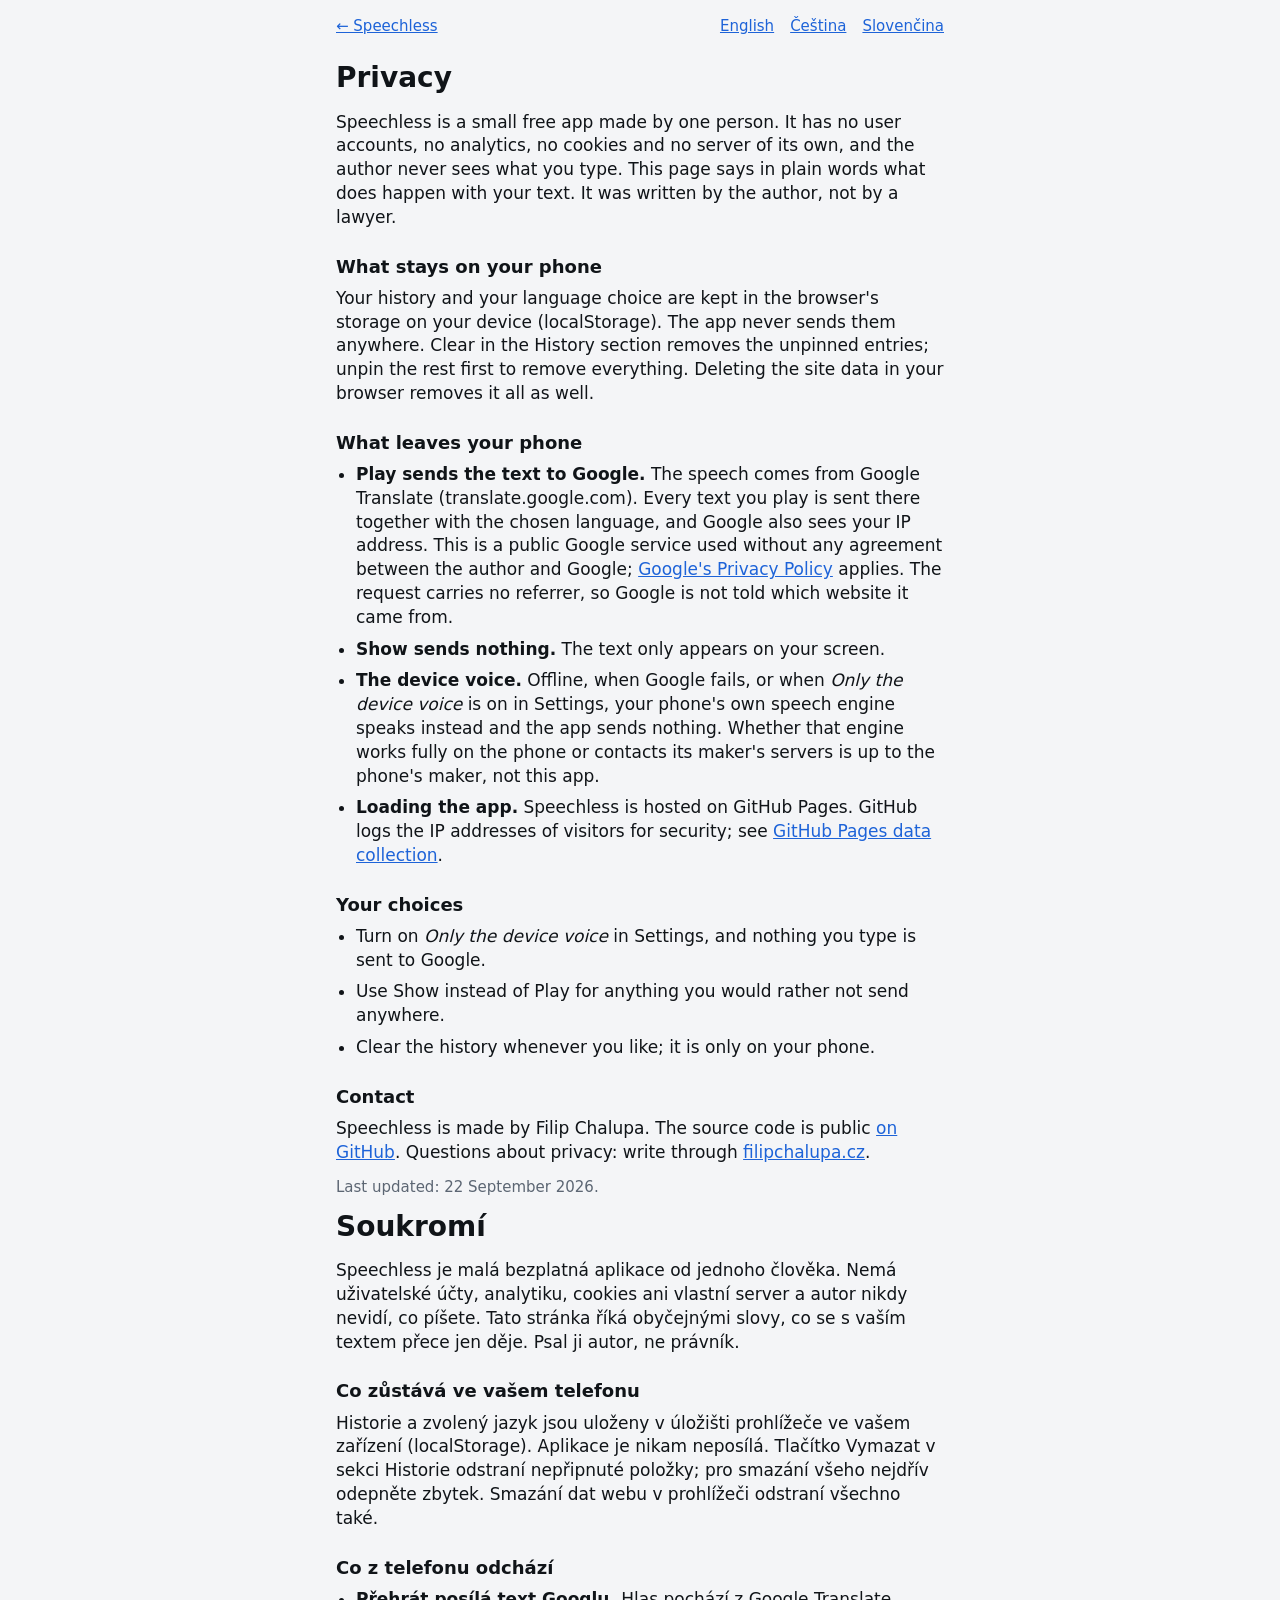
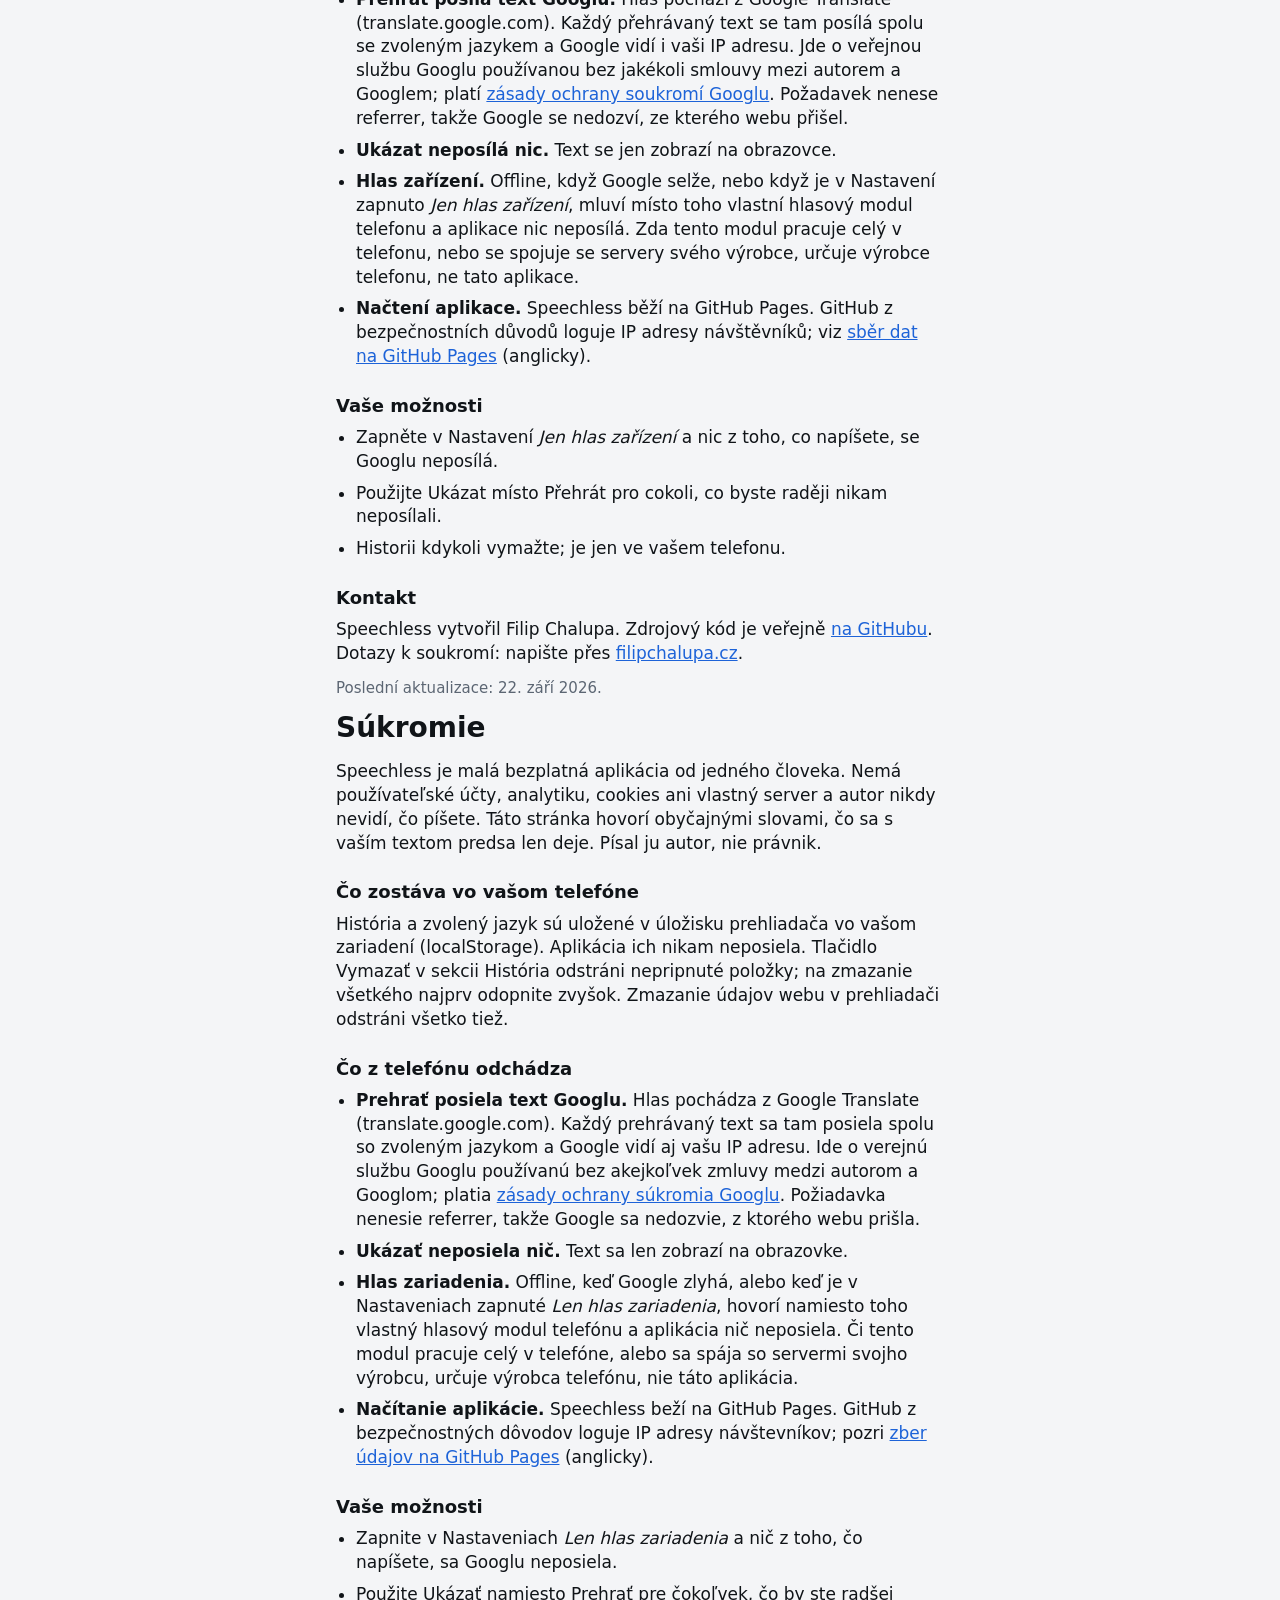
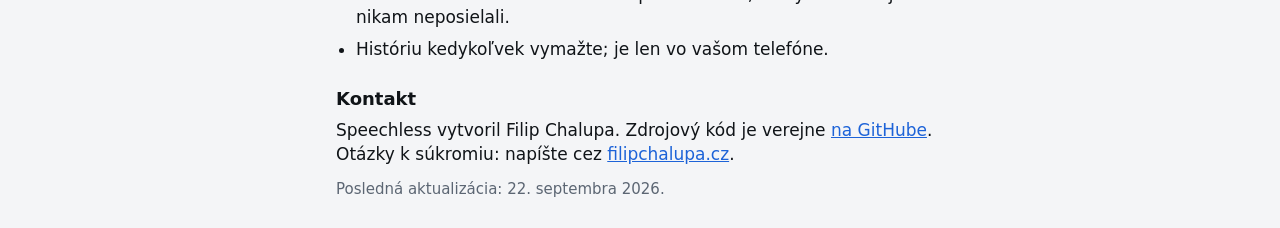
==== privacy.html @ d311041c "Add a privacy page, a device-voice-only switch and link previews Every text played goes to Google as" ====
<!doctype html>
<!-- One page, three languages: main.js links here with the interface language
     in the hash, and the stylesheet shows only that section when a browser
     understands :has(). -->
<html lang="en">
	<head>
		<meta charset="utf-8" />
		<meta name="viewport" content="width=device-width, initial-scale=1, viewport-fit=cover" />
		<meta name="referrer" content="no-referrer" />
		<meta name="theme-color" content="#f4f5f7" media="(prefers-color-scheme: light)" />
		<meta name="theme-color" content="#101418" media="(prefers-color-scheme: dark)" />
		<meta name="description" content="What Speechless does with the text you type." />
		<link rel="canonical" href="https://filipchalupa.cz/speechless/privacy.html" />
		<!-- Link previews (Slack, Facebook, iMessage, X). The image URL has to be
		     absolute; make-og-image.mjs regenerates the picture. -->
		<meta property="og:type" content="website" />
		<meta property="og:site_name" content="Speechless" />
		<meta property="og:title" content="Privacy · Speechless" />
		<meta property="og:description" content="What Speechless does with the text you type." />
		<meta property="og:url" content="https://filipchalupa.cz/speechless/privacy.html" />
		<meta property="og:image" content="https://filipchalupa.cz/speechless/og-image.png" />
		<meta property="og:image:width" content="1200" />
		<meta property="og:image:height" content="630" />
		<meta property="og:image:alt" content="A white speech bubble on blue next to the name Speechless." />
		<meta property="og:locale" content="en_US" />
		<meta property="og:locale:alternate" content="cs_CZ" />
		<meta property="og:locale:alternate" content="sk_SK" />
		<meta name="twitter:card" content="summary_large_image" />
		<title>Privacy · Speechless</title>
		<link rel="icon" href="icon.svg" type="image/svg+xml" />
		<link rel="icon" href="icon-192.png" sizes="192x192" type="image/png" />
		<link rel="apple-touch-icon" href="apple-touch-icon.png" />
		<!-- build.mjs rewrites this to the content-hashed file name. -->
		<link rel="stylesheet" href="style.css" />
	</head>
	<body>
		<main class="page">
			<nav class="page-nav" aria-label="Language">
				<a class="page-back" href="./">← Speechless</a>
				<a href="#en" hreflang="en">English</a>
				<a href="#cs" hreflang="cs">Čeština</a>
				<a href="#sk" hreflang="sk">Slovenčina</a>
			</nav>

			<section id="en" lang="en">
				<h1>Privacy</h1>
				<p>
					Speechless is a small free app made by one person. It has no user accounts, no
					analytics, no cookies and no server of its own, and the author never sees what you
					type. This page says in plain words what does happen with your text. It was written
					by the author, not by a lawyer.
				</p>

				<h2>What stays on your phone</h2>
				<p>
					Your history and your language choice are kept in the browser's storage on your
					device (localStorage). The app never sends them anywhere. Clear in the History
					section removes the unpinned entries; unpin the rest first to remove everything.
					Deleting the site data in your browser removes it all as well.
				</p>

				<h2>What leaves your phone</h2>
				<ul>
					<li>
						<strong>Play sends the text to Google.</strong> The speech comes from Google
						Translate (translate.google.com). Every text you play is sent there together
						with the chosen language, and Google also sees your IP address. This is a public
						Google service used without any agreement between the author and Google;
						<a href="https://policies.google.com/privacy?hl=en">Google's Privacy Policy</a>
						applies. The request carries no referrer, so Google is not told which website it
						came from.
					</li>
					<li>
						<strong>Show sends nothing.</strong> The text only appears on your screen.
					</li>
					<li>
						<strong>The device voice.</strong> Offline, when Google fails, or when
						<em>Only the device voice</em> is on in Settings, your phone's own speech engine
						speaks instead and the app sends nothing. Whether that engine works fully on the
						phone or contacts its maker's servers is up to the phone's maker, not this app.
					</li>
					<li>
						<strong>Loading the app.</strong> Speechless is hosted on GitHub Pages. GitHub
						logs the IP addresses of visitors for security; see
						<a href="https://docs.github.com/en/pages/getting-started-with-github-pages/what-is-github-pages#data-collection">GitHub Pages data collection</a>.
					</li>
				</ul>

				<h2>Your choices</h2>
				<ul>
					<li>
						Turn on <em>Only the device voice</em> in Settings, and nothing you type is sent
						to Google.
					</li>
					<li>Use Show instead of Play for anything you would rather not send anywhere.</li>
					<li>Clear the history whenever you like; it is only on your phone.</li>
				</ul>

				<h2>Contact</h2>
				<p>
					Speechless is made by Filip Chalupa. The source code is public
					<a href="https://github.com/FilipChalupa/speechless">on GitHub</a>. Questions about
					privacy: write through <a href="https://filipchalupa.cz">filipchalupa.cz</a>.
				</p>
				<p class="page-updated">Last updated: 22 September 2026.</p>
			</section>

			<section id="cs" lang="cs">
				<h1>Soukromí</h1>
				<p>
					Speechless je malá bezplatná aplikace od jednoho člověka. Nemá uživatelské účty,
					analytiku, cookies ani vlastní server a autor nikdy nevidí, co píšete. Tato stránka
					říká obyčejnými slovy, co se s vaším textem přece jen děje. Psal ji autor, ne
					právník.
				</p>

				<h2>Co zůstává ve vašem telefonu</h2>
				<p>
					Historie a zvolený jazyk jsou uloženy v úložišti prohlížeče ve vašem zařízení
					(localStorage). Aplikace je nikam neposílá. Tlačítko Vymazat v sekci Historie
					odstraní nepřipnuté položky; pro smazání všeho nejdřív odepněte zbytek. Smazání dat
					webu v prohlížeči odstraní všechno také.
				</p>

				<h2>Co z telefonu odchází</h2>
				<ul>
					<li>
						<strong>Přehrát posílá text Googlu.</strong> Hlas pochází z Google Translate
						(translate.google.com). Každý přehrávaný text se tam posílá spolu se zvoleným
						jazykem a Google vidí i vaši IP adresu. Jde o veřejnou službu Googlu používanou
						bez jakékoli smlouvy mezi autorem a Googlem; platí
						<a href="https://policies.google.com/privacy?hl=cs">zásady ochrany soukromí Googlu</a>.
						Požadavek nenese referrer, takže Google se nedozví, ze kterého webu přišel.
					</li>
					<li>
						<strong>Ukázat neposílá nic.</strong> Text se jen zobrazí na obrazovce.
					</li>
					<li>
						<strong>Hlas zařízení.</strong> Offline, když Google selže, nebo když je v
						Nastavení zapnuto <em>Jen hlas zařízení</em>, mluví místo toho vlastní hlasový
						modul telefonu a aplikace nic neposílá. Zda tento modul pracuje celý v telefonu,
						nebo se spojuje se servery svého výrobce, určuje výrobce telefonu, ne tato
						aplikace.
					</li>
					<li>
						<strong>Načtení aplikace.</strong> Speechless běží na GitHub Pages. GitHub z
						bezpečnostních důvodů loguje IP adresy návštěvníků; viz
						<a href="https://docs.github.com/en/pages/getting-started-with-github-pages/what-is-github-pages#data-collection">sběr dat na GitHub Pages</a>
						(anglicky).
					</li>
				</ul>

				<h2>Vaše možnosti</h2>
				<ul>
					<li>
						Zapněte v Nastavení <em>Jen hlas zařízení</em> a nic z toho, co napíšete, se
						Googlu neposílá.
					</li>
					<li>Použijte Ukázat místo Přehrát pro cokoli, co byste raději nikam neposílali.</li>
					<li>Historii kdykoli vymažte; je jen ve vašem telefonu.</li>
				</ul>

				<h2>Kontakt</h2>
				<p>
					Speechless vytvořil Filip Chalupa. Zdrojový kód je veřejně
					<a href="https://github.com/FilipChalupa/speechless">na GitHubu</a>. Dotazy k
					soukromí: napište přes <a href="https://filipchalupa.cz">filipchalupa.cz</a>.
				</p>
				<p class="page-updated">Poslední aktualizace: 22. září 2026.</p>
			</section>

			<section id="sk" lang="sk">
				<h1>Súkromie</h1>
				<p>
					Speechless je malá bezplatná aplikácia od jedného človeka. Nemá používateľské účty,
					analytiku, cookies ani vlastný server a autor nikdy nevidí, čo píšete. Táto stránka
					hovorí obyčajnými slovami, čo sa s vaším textom predsa len deje. Písal ju autor, nie
					právnik.
				</p>

				<h2>Čo zostáva vo vašom telefóne</h2>
				<p>
					História a zvolený jazyk sú uložené v úložisku prehliadača vo vašom zariadení
					(localStorage). Aplikácia ich nikam neposiela. Tlačidlo Vymazať v sekcii História
					odstráni nepripnuté položky; na zmazanie všetkého najprv odopnite zvyšok. Zmazanie
					údajov webu v prehliadači odstráni všetko tiež.
				</p>

				<h2>Čo z telefónu odchádza</h2>
				<ul>
					<li>
						<strong>Prehrať posiela text Googlu.</strong> Hlas pochádza z Google Translate
						(translate.google.com). Každý prehrávaný text sa tam posiela spolu so zvoleným
						jazykom a Google vidí aj vašu IP adresu. Ide o verejnú službu Googlu používanú
						bez akejkoľvek zmluvy medzi autorom a Googlom; platia
						<a href="https://policies.google.com/privacy?hl=sk">zásady ochrany súkromia Googlu</a>.
						Požiadavka nenesie referrer, takže Google sa nedozvie, z ktorého webu prišla.
					</li>
					<li>
						<strong>Ukázať neposiela nič.</strong> Text sa len zobrazí na obrazovke.
					</li>
					<li>
						<strong>Hlas zariadenia.</strong> Offline, keď Google zlyhá, alebo keď je v
						Nastaveniach zapnuté <em>Len hlas zariadenia</em>, hovorí namiesto toho vlastný
						hlasový modul telefónu a aplikácia nič neposiela. Či tento modul pracuje celý v
						telefóne, alebo sa spája so servermi svojho výrobcu, určuje výrobca telefónu, nie
						táto aplikácia.
					</li>
					<li>
						<strong>Načítanie aplikácie.</strong> Speechless beží na GitHub Pages. GitHub z
						bezpečnostných dôvodov loguje IP adresy návštevníkov; pozri
						<a href="https://docs.github.com/en/pages/getting-started-with-github-pages/what-is-github-pages#data-collection">zber údajov na GitHub Pages</a>
						(anglicky).
					</li>
				</ul>

				<h2>Vaše možnosti</h2>
				<ul>
					<li>
						Zapnite v Nastaveniach <em>Len hlas zariadenia</em> a nič z toho, čo napíšete, sa
						Googlu neposiela.
					</li>
					<li>Použite Ukázať namiesto Prehrať pre čokoľvek, čo by ste radšej nikam neposielali.</li>
					<li>Históriu kedykoľvek vymažte; je len vo vašom telefóne.</li>
				</ul>

				<h2>Kontakt</h2>
				<p>
					Speechless vytvoril Filip Chalupa. Zdrojový kód je verejne
					<a href="https://github.com/FilipChalupa/speechless">na GitHube</a>. Otázky k súkromiu:
					napíšte cez <a href="https://filipchalupa.cz">filipchalupa.cz</a>.
				</p>
				<p class="page-updated">Posledná aktualizácia: 22. septembra 2026.</p>
			</section>
		</main>
	</body>
</html>
---- style.css ----
:root {
	--background: #f4f5f7;
	--surface: #ffffff;
	--surface-hover: #eceef2;
	--border: #d7dbe2;
	--text: #101418;
	--text-muted: #5c6673;
	--accent: #1d63d8;
	--accent-text: #ffffff;
	color-scheme: light dark;
}

@media (prefers-color-scheme: dark) {
	:root {
		--background: #101418;
		--surface: #191f26;
		--surface-hover: #222a33;
		--border: #2c343e;
		--text: #f2f4f7;
		--text-muted: #9aa5b2;
		--accent: #4d8dff;
		--accent-text: #06101f;
	}
}

* {
	box-sizing: border-box;
}

html,
body {
	margin: 0;
	padding: 0;
}

body {
	min-height: 100dvh;
	background: var(--background);
	color: var(--text);
	font-family: system-ui, -apple-system, "Segoe UI", Roboto, sans-serif;
	font-size: 17px;
	line-height: 1.4;
	-webkit-text-size-adjust: 100%;
}

.app {
	display: flex;
	flex-direction: column;
	gap: 1.5rem;
	max-width: 40rem;
	margin: 0 auto;
	padding: 1rem;
	padding-top: max(1rem, env(safe-area-inset-top));
	padding-bottom: max(1rem, env(safe-area-inset-bottom));
}

.composer {
	display: flex;
	flex-direction: column;
	gap: 0.75rem;
}

.composer-input {
	width: 100%;
	padding: 0.875rem 1rem;
	border: 1px solid var(--border);
	border-radius: 0.875rem;
	background: var(--surface);
	color: inherit;
	font: inherit;
	font-size: 1.125rem;
	resize: vertical;
}

.composer-input:focus-visible {
	outline: 2px solid var(--accent);
	outline-offset: 1px;
}

.composer-submit {
	min-height: 3.25rem;
	border: 0;
	border-radius: 0.875rem;
	background: var(--accent);
	color: var(--accent-text);
	font: inherit;
	font-size: 1.125rem;
	font-weight: 600;
	cursor: pointer;
	touch-action: manipulation;
}

.composer-submit:active {
	opacity: 0.8;
}

.status {
	min-height: 1.4em;
	margin: 0;
	color: var(--text-muted);
	font-size: 0.9375rem;
}

.status[data-tone="error"] {
	color: #d2453c;
}

@media (prefers-color-scheme: dark) {
	.status[data-tone="error"] {
		color: #ff8279;
	}
}

.history {
	display: flex;
	flex-direction: column;
	gap: 0.5rem;
}

.history-header {
	display: flex;
	align-items: baseline;
	justify-content: space-between;
	gap: 1rem;
}

.history-heading {
	margin: 0;
	color: var(--text-muted);
	font-size: 0.8125rem;
	font-weight: 600;
	letter-spacing: 0.08em;
	text-transform: uppercase;
}

.history-clear {
	padding: 0.25rem 0;
	border: 0;
	background: none;
	color: var(--text-muted);
	font: inherit;
	font-size: 0.9375rem;
	cursor: pointer;
	touch-action: manipulation;
}

.history-empty {
	margin: 0;
	color: var(--text-muted);
	font-size: 0.9375rem;
}

.history-list {
	display: flex;
	flex-direction: column;
	gap: 0.5rem;
	margin: 0;
	padding: 0;
	list-style: none;
}

.history-item {
	display: flex;
	align-items: stretch;
	gap: 0.25rem;
	border: 1px solid var(--border);
	border-radius: 0.875rem;
	background: var(--surface);
	overflow: hidden;
}

.history-play,
.history-pin {
	min-height: 3rem;
	padding: 0.75rem 1rem;
	border: 0;
	background: none;
	color: inherit;
	font: inherit;
	cursor: pointer;
	touch-action: manipulation;
}

.history-play {
	flex: 1;
	text-align: left;
	white-space: pre-wrap;
	overflow-wrap: anywhere;
}

.history-pin {
	flex: none;
	padding-inline: 0.875rem;
	color: var(--text-muted);
	font-size: 1.375rem;
	line-height: 1;
}

.history-pin[aria-pressed="true"] {
	color: #eab308;
}

.history-play:active,
.history-pin:active {
	background: var(--surface-hover);
}

.history-lang {
	display: inline-block;
	margin-inline-end: 0.5rem;
	padding: 0.0625rem 0.375rem;
	border-radius: 0.375rem;
	background: var(--surface-hover);
	color: var(--text-muted);
	font-size: 0.75rem;
	font-weight: 600;
	letter-spacing: 0.04em;
	text-transform: uppercase;
	vertical-align: 0.05em;
}

.settings {
	display: flex;
	flex-direction: column;
	gap: 0.5rem;
}

.settings-heading {
	margin: 0;
	color: var(--text-muted);
	font-size: 0.8125rem;
	font-weight: 600;
	letter-spacing: 0.08em;
	text-transform: uppercase;
}

.settings-row {
	display: flex;
	align-items: center;
	justify-content: space-between;
	gap: 1rem;
	min-height: 3.25rem;
	padding: 0.5rem 1rem;
	border: 1px solid var(--border);
	border-radius: 0.875rem;
	background: var(--surface);
}

.settings-text {
	display: flex;
	flex: 1;
	flex-direction: column;
	gap: 0.125rem;
	min-width: 0;
}

.settings-note {
	color: var(--text-muted);
	font-size: 0.875rem;
}

.settings-checkbox {
	flex: none;
	width: 1.5rem;
	height: 1.5rem;
	margin: 0;
	accent-color: var(--accent);
	cursor: pointer;
	touch-action: manipulation;
}

.settings-footer {
	margin: 0;
	font-size: 0.9375rem;
}

.settings-link {
	color: var(--text-muted);
}

.settings-select {
	flex: 0 1 auto;
	max-width: 60%;
	padding: 0.5rem 0.5rem;
	border: 1px solid var(--border);
	border-radius: 0.625rem;
	background: var(--background);
	color: inherit;
	font: inherit;
	touch-action: manipulation;
}

.composer-actions {
	display: flex;
	gap: 0.5rem;
}

.composer-submit {
	flex: 2;
}

.composer-show {
	flex: 1;
	min-height: 3.25rem;
	border: 1px solid var(--border);
	border-radius: 0.875rem;
	background: var(--surface);
	color: inherit;
	font: inherit;
	font-size: 1.125rem;
	font-weight: 600;
	cursor: pointer;
	touch-action: manipulation;
}

.composer-show:active {
	background: var(--surface-hover);
}

.history-show {
	flex: none;
	min-height: 3rem;
	padding: 0.75rem 0.75rem;
	border: 0;
	background: none;
	color: var(--text-muted);
	cursor: pointer;
	touch-action: manipulation;
}

.history-show svg {
	display: block;
	width: 1.375rem;
	height: 1.375rem;
}

.history-show:active {
	background: var(--surface-hover);
}

/* Must come with the display rule below: an author `display` beats the
   browser's `[hidden] { display: none }`, which left the overlay covering the
   page and swallowing every tap. */
.overlay[hidden] {
	display: none;
}

.overlay {
	position: fixed;
	inset: 0;
	z-index: 10;
	display: flex;
	flex-direction: column;
	gap: 1rem;
	padding: max(1rem, env(safe-area-inset-top)) 1rem max(1rem, env(safe-area-inset-bottom));
	background: var(--surface);
}

.overlay-text {
	display: flex;
	flex: 1;
	align-items: center;
	justify-content: center;
	margin: 0;
	overflow-y: auto;
	font-weight: 700;
	line-height: 1.15;
	text-align: center;
	overflow-wrap: anywhere;
	hyphens: auto;
}

/* Short phrases are the ones read across a room, so they get the most size. */
.overlay[data-size='xl'] .overlay-text {
	font-size: min(22vw, 20vh);
}

.overlay[data-size='l'] .overlay-text {
	font-size: min(13vw, 12vh);
}

.overlay[data-size='m'] .overlay-text {
	font-size: min(8vw, 8vh);
}

.overlay[data-size='s'] .overlay-text {
	font-size: min(5.5vw, 5vh);
}

.overlay-actions {
	display: flex;
	flex: none;
	gap: 0.5rem;
}

.overlay-speak,
.overlay-close {
	flex: 1;
	min-height: 3.25rem;
	border: 1px solid var(--border);
	border-radius: 0.875rem;
	background: var(--background);
	color: inherit;
	font: inherit;
	font-size: 1.125rem;
	font-weight: 600;
	cursor: pointer;
	touch-action: manipulation;
}

.overlay-speak {
	border-color: transparent;
	background: var(--accent);
	color: var(--accent-text);
}

.overlay-speak:active,
.overlay-close:active {
	opacity: 0.8;
}

/* privacy.html */
.page {
	max-width: 40rem;
	margin: 0 auto;
	padding: 1rem;
	padding-top: max(1rem, env(safe-area-inset-top));
	padding-bottom: max(1rem, env(safe-area-inset-bottom));
}

.page-nav {
	display: flex;
	flex-wrap: wrap;
	gap: 1rem;
	margin-bottom: 1.5rem;
	font-size: 0.9375rem;
}

.page-back {
	margin-inline-end: auto;
}

.page a {
	color: var(--accent);
}

.page h1 {
	margin: 0 0 1rem;
	font-size: 1.75rem;
	line-height: 1.2;
}

.page h2 {
	margin: 1.5rem 0 0.5rem;
	font-size: 1.125rem;
}

.page p,
.page ul {
	margin: 0 0 0.75rem;
}

.page ul {
	padding-inline-start: 1.25rem;
}

.page li + li {
	margin-top: 0.5rem;
}

.page-updated {
	color: var(--text-muted);
	font-size: 0.9375rem;
}

/* One language at a time once the hash names it; every browser without
   :has() simply shows all three. */
.page:has(section:target) section:not(:target) {
	display: none;
}
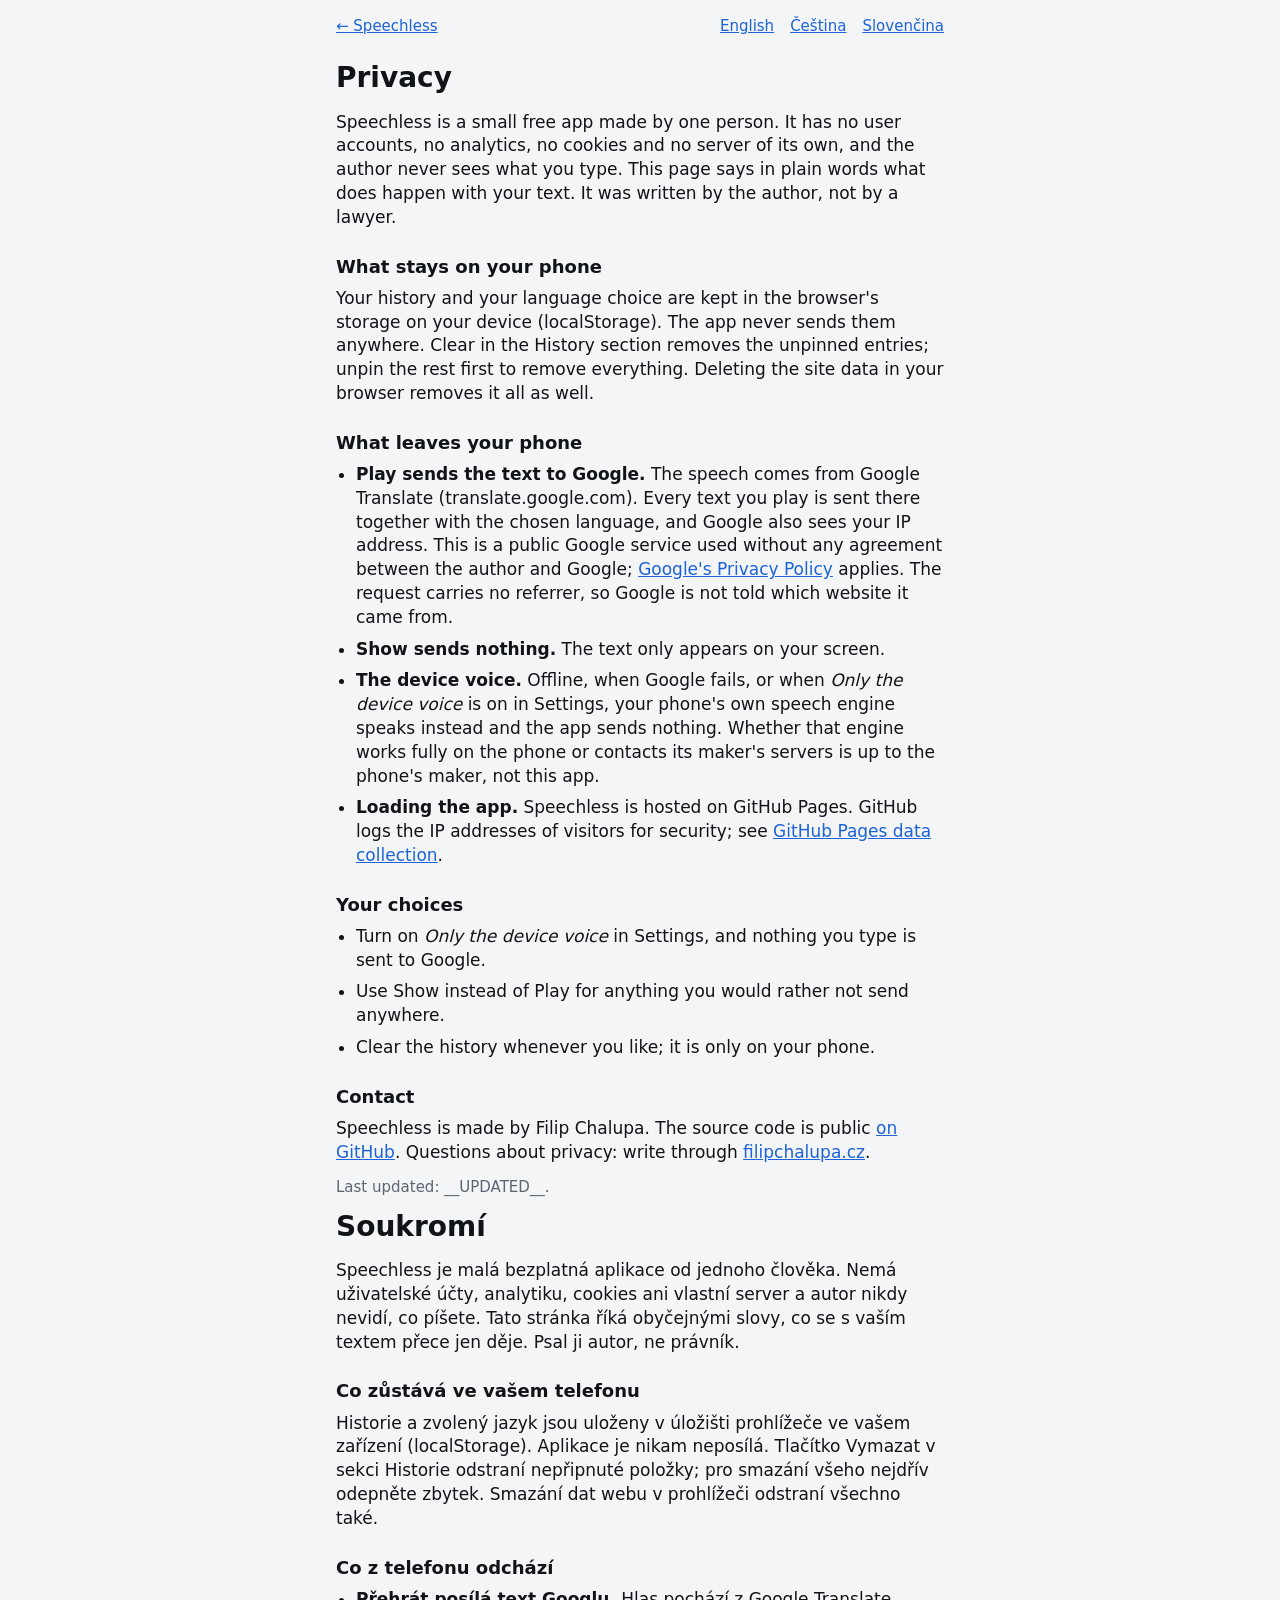
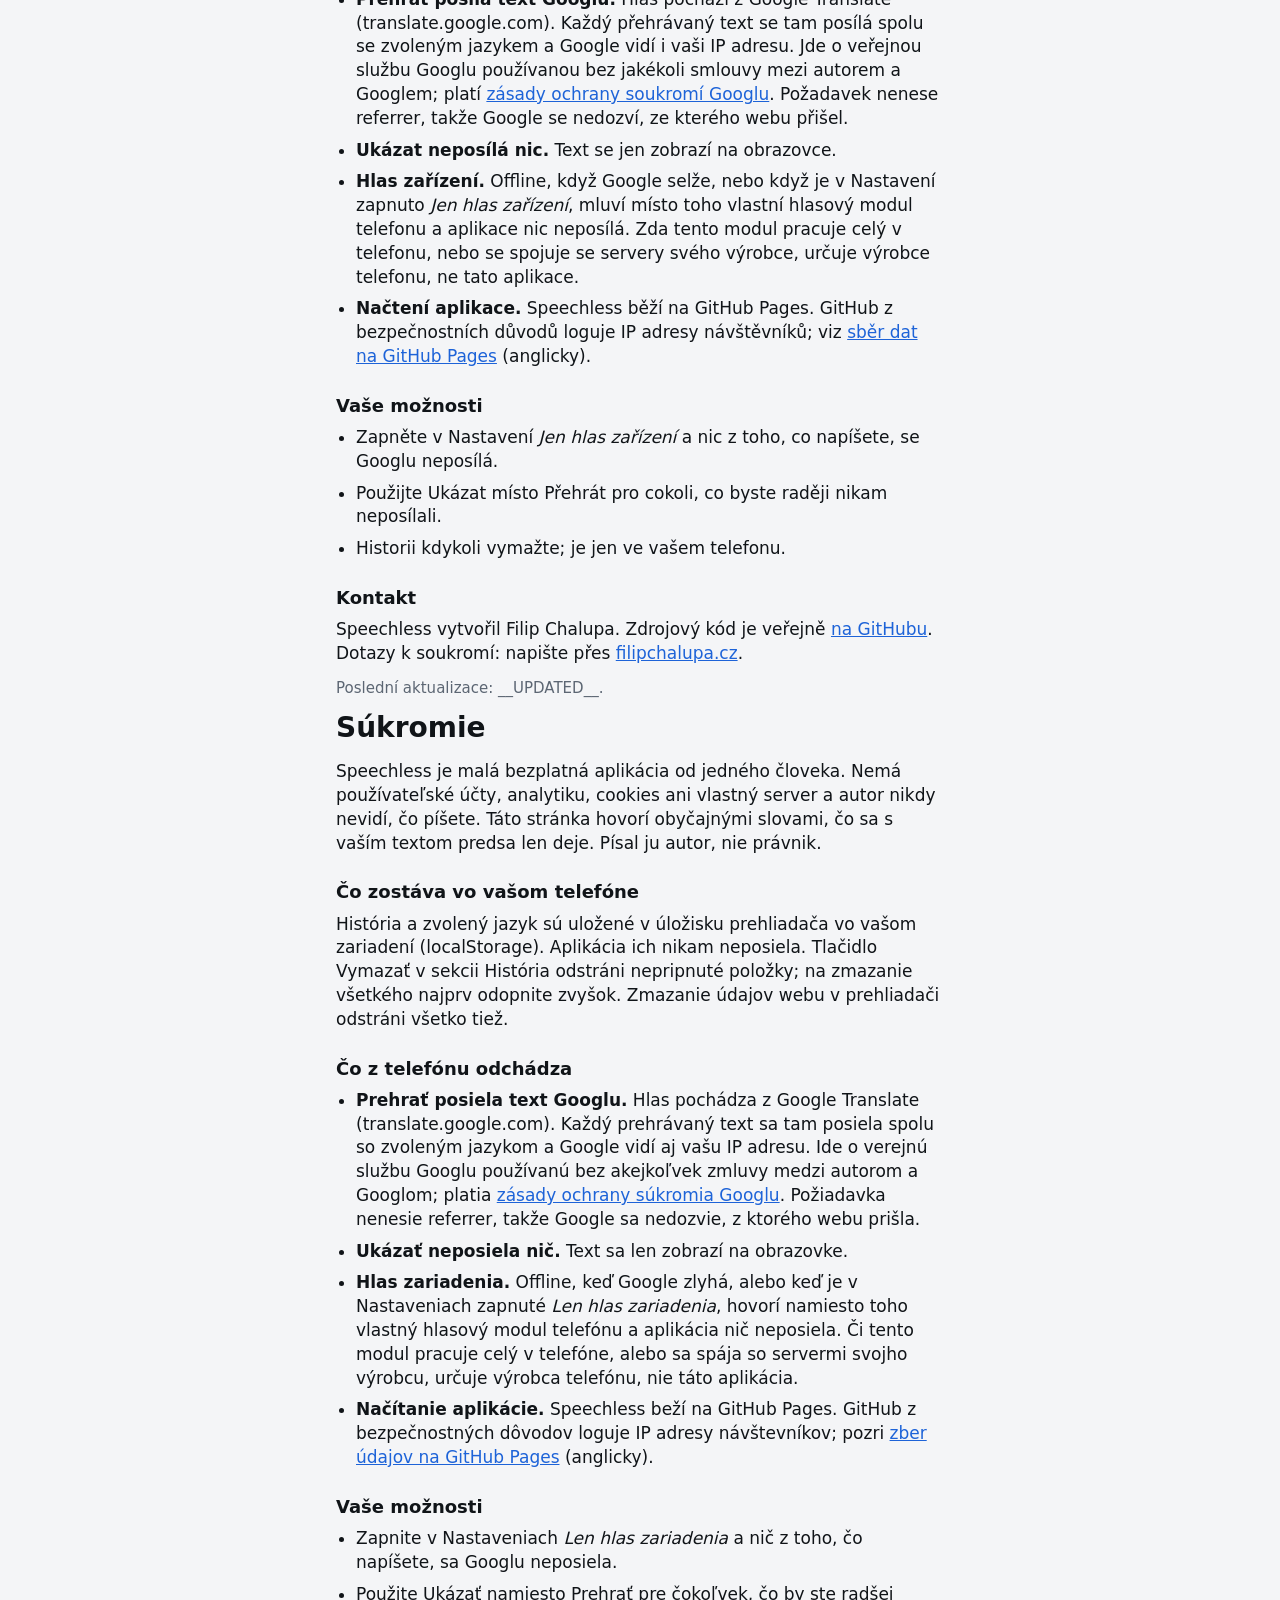
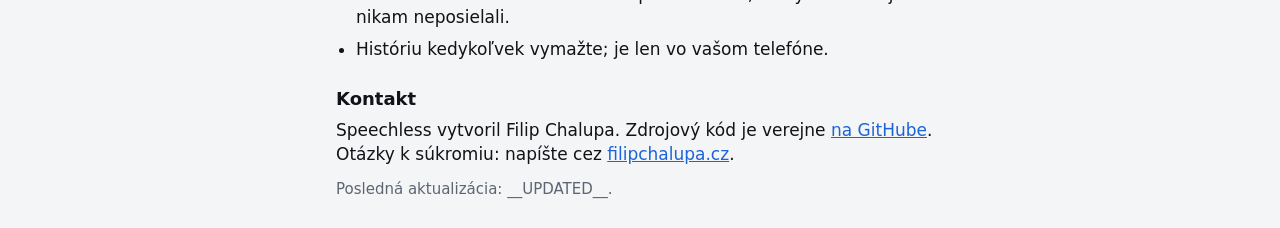
==== commit 44150159: "Tidy up after the settings and privacy work - The no-voice message no longer says "offline": with th" ====
--- a/privacy.html
+++ b/privacy.html
@@ -1,24 +1,23 @@
 <!doctype html>
 <!-- One page, three languages: main.js links here with the interface language
      in the hash, and the stylesheet shows only that section when a browser
-     understands :has(). -->
+     understands :has(). build.mjs fills in the __UPDATED__ dates from git. -->
 <html lang="en">
 	<head>
 		<meta charset="utf-8" />
 		<meta name="viewport" content="width=device-width, initial-scale=1, viewport-fit=cover" />
-		<meta name="referrer" content="no-referrer" />
 		<meta name="theme-color" content="#f4f5f7" media="(prefers-color-scheme: light)" />
 		<meta name="theme-color" content="#101418" media="(prefers-color-scheme: dark)" />
 		<meta name="description" content="What Speechless does with the text you type." />
-		<link rel="canonical" href="https://filipchalupa.cz/speechless/privacy.html" />
+		<link rel="canonical" href="https://speechless.filipchalupa.cz/privacy.html" />
 		<!-- Link previews (Slack, Facebook, iMessage, X). The image URL has to be
 		     absolute; make-og-image.mjs regenerates the picture. -->
 		<meta property="og:type" content="website" />
 		<meta property="og:site_name" content="Speechless" />
 		<meta property="og:title" content="Privacy · Speechless" />
 		<meta property="og:description" content="What Speechless does with the text you type." />
-		<meta property="og:url" content="https://filipchalupa.cz/speechless/privacy.html" />
-		<meta property="og:image" content="https://filipchalupa.cz/speechless/og-image.png" />
+		<meta property="og:url" content="https://speechless.filipchalupa.cz/privacy.html" />
+		<meta property="og:image" content="https://speechless.filipchalupa.cz/og-image.png" />
 		<meta property="og:image:width" content="1200" />
 		<meta property="og:image:height" content="630" />
 		<meta property="og:image:alt" content="A white speech bubble on blue next to the name Speechless." />
@@ -102,7 +101,7 @@
 					<a href="https://github.com/FilipChalupa/speechless">on GitHub</a>. Questions about
 					privacy: write through <a href="https://filipchalupa.cz">filipchalupa.cz</a>.
 				</p>
-				<p class="page-updated">Last updated: 22 September 2026.</p>
+				<p class="page-updated">Last updated: <time data-updated="en-GB">__UPDATED__</time>.</p>
 			</section>
 
 			<section id="cs" lang="cs">
@@ -166,7 +165,7 @@
 					<a href="https://github.com/FilipChalupa/speechless">na GitHubu</a>. Dotazy k
 					soukromí: napište přes <a href="https://filipchalupa.cz">filipchalupa.cz</a>.
 				</p>
-				<p class="page-updated">Poslední aktualizace: 22. září 2026.</p>
+				<p class="page-updated">Poslední aktualizace: <time data-updated="cs">__UPDATED__</time>.</p>
 			</section>
 
 			<section id="sk" lang="sk">
@@ -230,7 +229,7 @@
 					<a href="https://github.com/FilipChalupa/speechless">na GitHube</a>. Otázky k súkromiu:
 					napíšte cez <a href="https://filipchalupa.cz">filipchalupa.cz</a>.
 				</p>
-				<p class="page-updated">Posledná aktualizácia: 22. septembra 2026.</p>
+				<p class="page-updated">Posledná aktualizácia: <time data-updated="sk">__UPDATED__</time>.</p>
 			</section>
 		</main>
 	</body>
--- a/style.css
+++ b/style.css
@@ -219,27 +219,13 @@
 	vertical-align: 0.05em;
 }
 
-.settings {
-	display: flex;
-	flex-direction: column;
-	gap: 0.5rem;
-}
-
-.settings-heading {
-	margin: 0;
-	color: var(--text-muted);
-	font-size: 0.8125rem;
-	font-weight: 600;
-	letter-spacing: 0.08em;
-	text-transform: uppercase;
-}
-
 .settings-row {
 	display: flex;
 	align-items: center;
 	justify-content: space-between;
 	gap: 1rem;
 	min-height: 3.25rem;
+	margin-bottom: 0.5rem;
 	padding: 0.5rem 1rem;
 	border: 1px solid var(--border);
 	border-radius: 0.875rem;
@@ -269,12 +255,19 @@
 	touch-action: manipulation;
 }
 
-.settings-footer {
-	margin: 0;
-	font-size: 0.9375rem;
-}
-
-.settings-link {
+.footer {
+	display: flex;
+	flex-wrap: wrap;
+	justify-content: flex-end;
+	gap: 1.25rem;
+	margin: 0;
+	font-size: 0.9375rem;
+}
+
+/* Overrides the accent that .page gives links: a footer link is a way out,
+   not the point of the page. */
+.footer-link,
+.page .footer-link {
 	color: var(--text-muted);
 }
 
